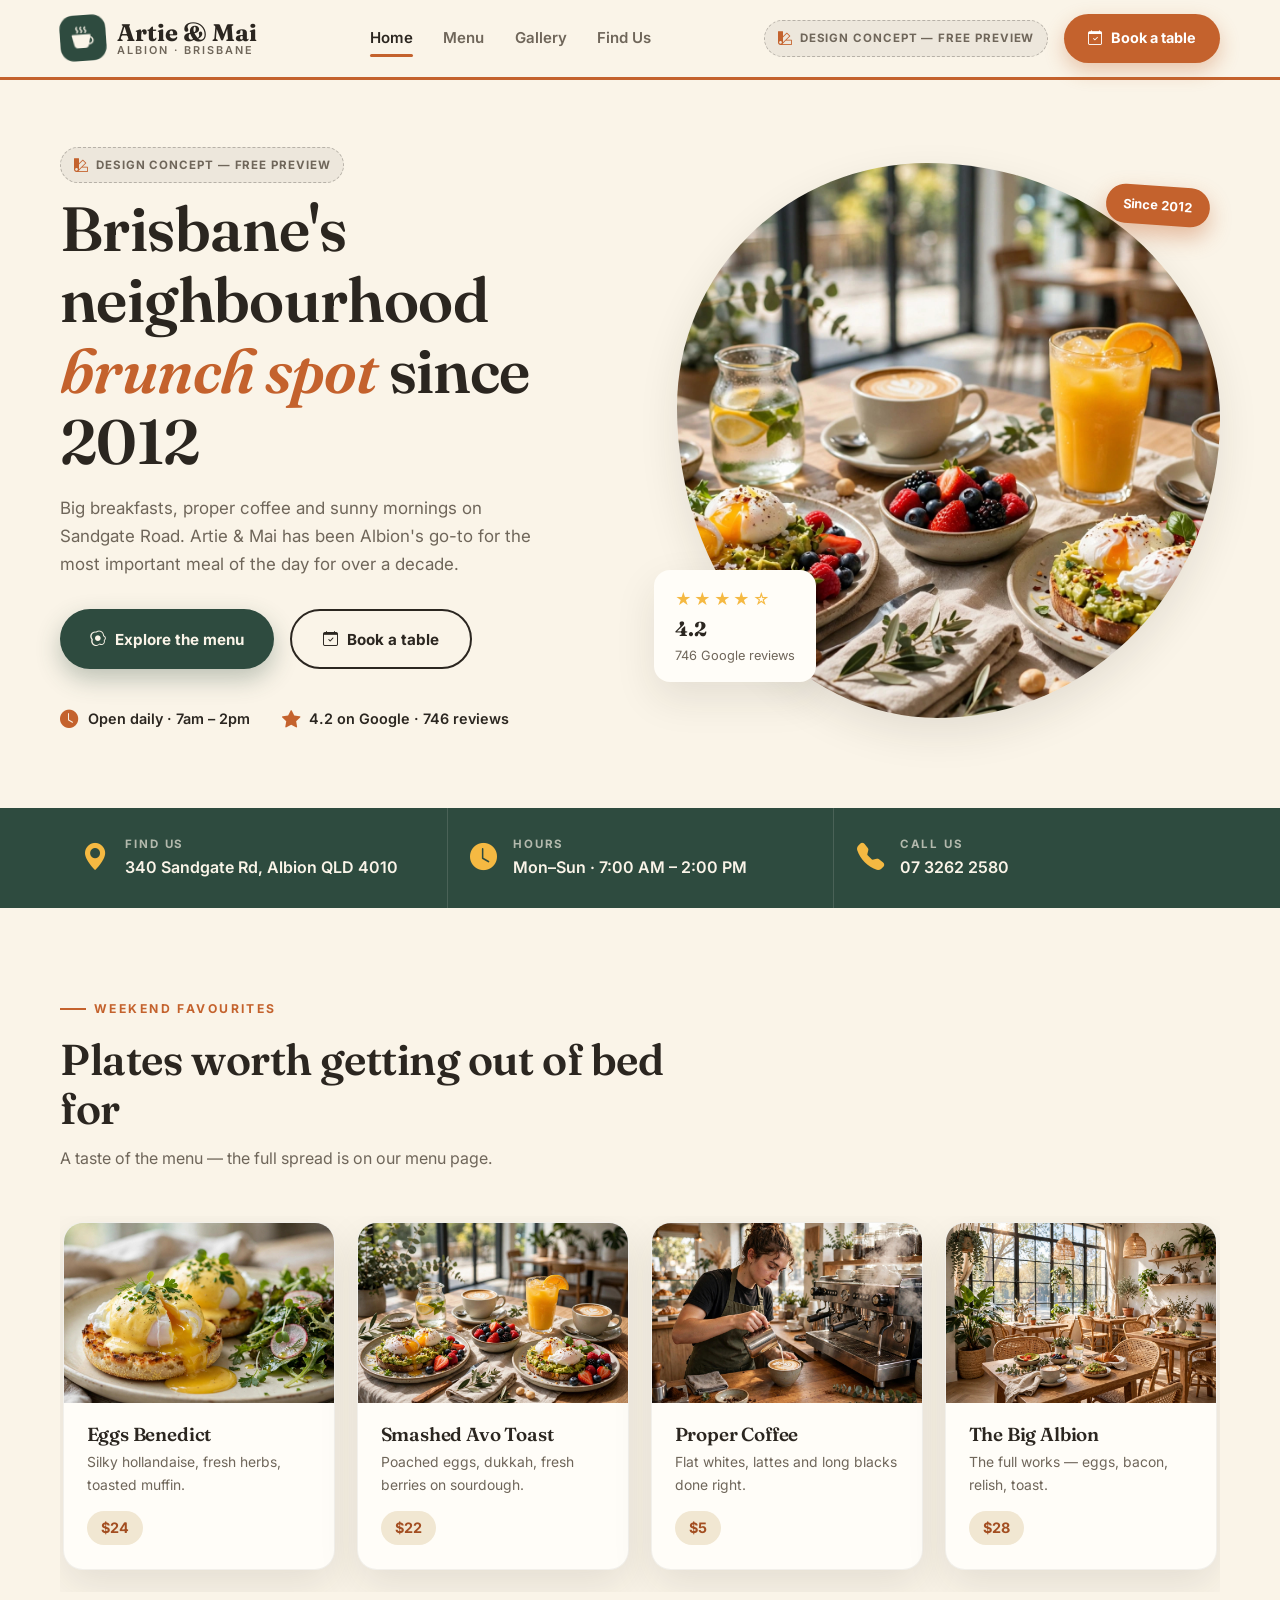
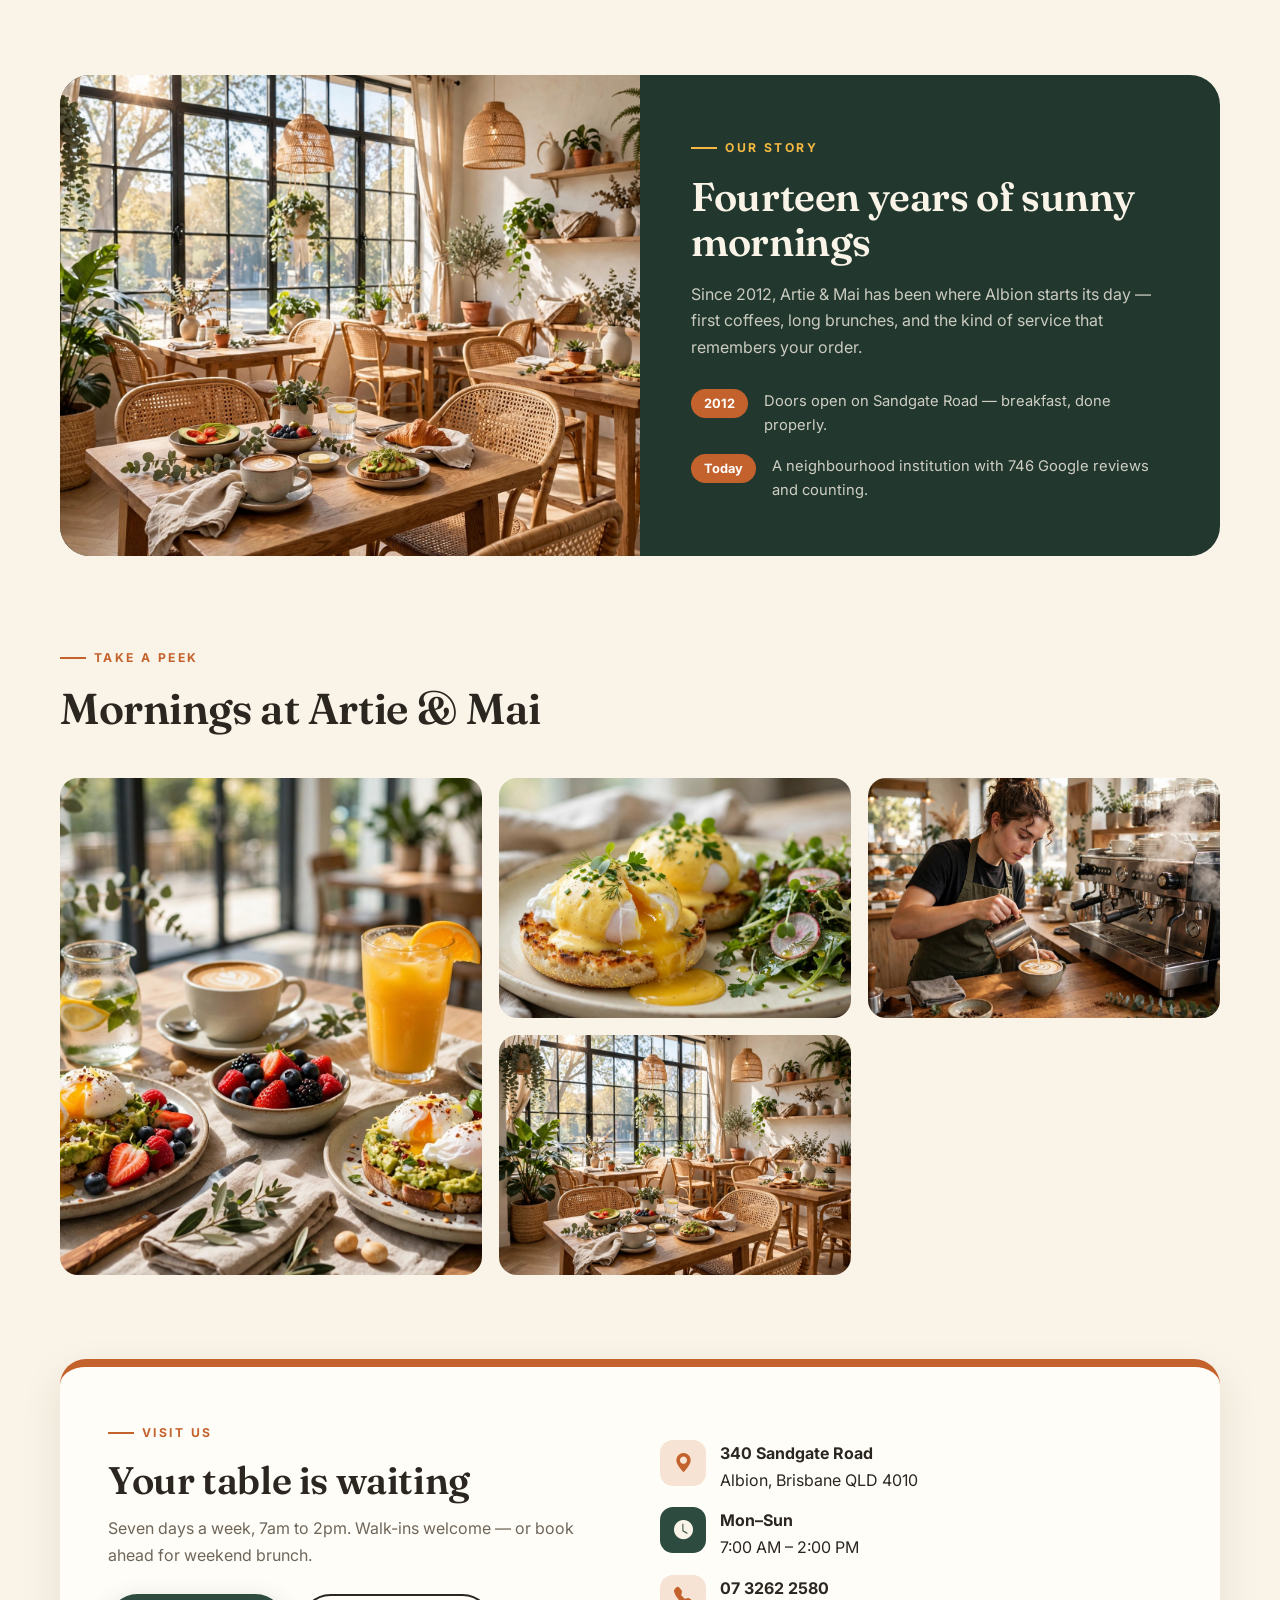
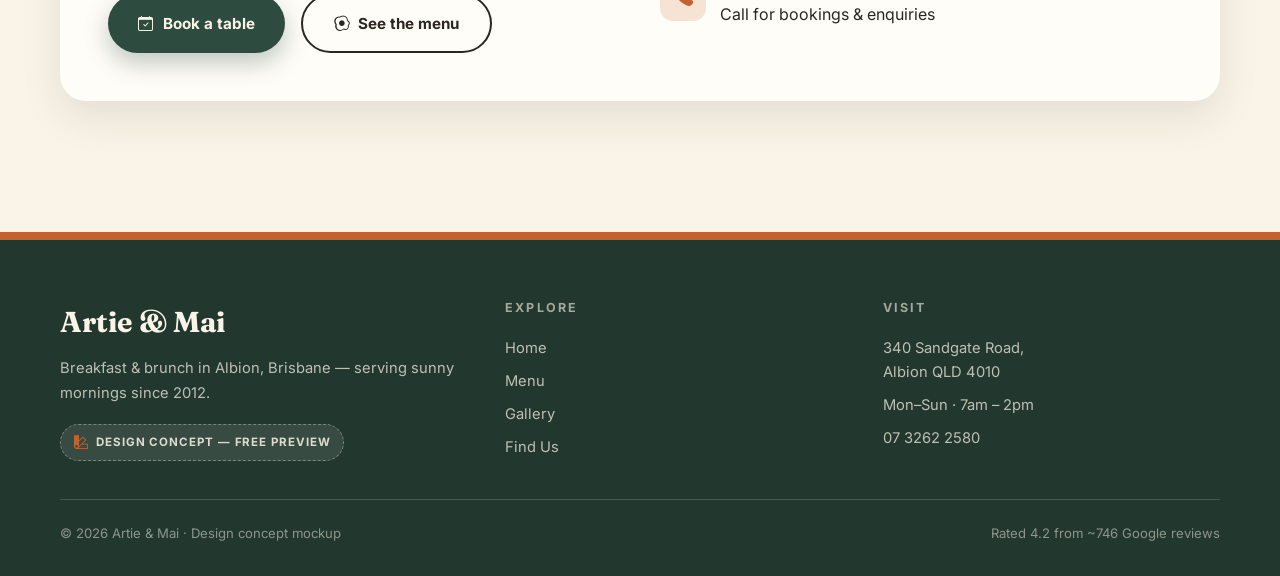
==== index.html @ 6f253e5c "Demo website concept for Artie & Mai (Brisbane, Australia)" ====
<!DOCTYPE html>
<html lang="en">
<head>
<meta charset="UTF-8">
<meta name="viewport" content="width=device-width, initial-scale=1.0">
<title>Artie &amp; Mai — Breakfast &amp; Brunch, Albion Brisbane</title>
<meta name="description" content="Artie & Mai, 340 Sandgate Road, Albion Brisbane — breakfast and brunch since 2012. Open daily 7am–2pm.">
<link rel="preconnect" href="https://fonts.googleapis.com">
<link rel="preconnect" href="https://fonts.gstatic.com" crossorigin>
<link href="https://fonts.googleapis.com/css2?family=Fraunces:ital,opsz,wght@0,9..144,400;0,9..144,600;0,9..144,700;1,9..144,600&family=Inter:wght@400;500;600;700&display=swap" rel="stylesheet">
<link rel="stylesheet" href="https://cdn.jsdelivr.net/npm/bootstrap-icons@1.11.3/font/bootstrap-icons.min.css">
<link rel="stylesheet" href="styles.css">
</head>
<body>

<header class="am-header" id="amHeader">
  <div class="wrap am-header-inner">
    <a class="am-brand" href="index.html" aria-label="Artie and Mai home">
      <span class="am-brand-mark"><i class="bi bi-cup-hot-fill"></i></span>
      <span class="am-brand-name">Artie &amp; Mai<small>Albion · Brisbane</small></span>
    </a>
    <nav class="am-nav" aria-label="Primary">
      <a href="index.html" class="active">Home</a>
      <a href="services.html">Menu</a>
      <a href="gallery.html">Gallery</a>
      <a href="contact.html">Find Us</a>
    </nav>
    <div style="display:flex;align-items:center;gap:1rem">
      <span class="concept-badge am-header-badge"><i class="bi bi-palette2"></i>Design concept — free preview</span>
      <a class="am-cta am-header-cta" href="contact.html"><i class="bi bi-calendar-check"></i>Book a table</a>
      <button class="am-menu-toggle" id="amMenuToggle" aria-label="Open menu" aria-expanded="false"><i class="bi bi-list"></i></button>
    </div>
    <nav class="am-mobile-nav" id="amMobileNav" aria-label="Mobile">
      <a href="index.html" class="active">Home</a>
      <a href="services.html">Menu</a>
      <a href="gallery.html">Gallery</a>
      <a href="contact.html">Find Us</a>
    </nav>
  </div>
</header>

<main>
  <!-- HERO: split layout -->
  <section class="am-hero">
    <div class="wrap am-hero-grid">
      <div class="am-hero-copy">
        <span class="concept-badge"><i class="bi bi-palette2"></i>Design concept — free preview</span>
        <h1>Brisbane's neighbourhood <em>brunch spot</em> since 2012</h1>
        <p>Big breakfasts, proper coffee and sunny mornings on Sandgate Road. Artie &amp; Mai has been Albion's go-to for the most important meal of the day for over a decade.</p>
        <div class="am-hero-actions">
          <a class="am-btn am-btn-solid" href="services.html"><i class="bi bi-egg-fried"></i>Explore the menu</a>
          <a class="am-btn am-btn-ghost" href="contact.html"><i class="bi bi-calendar-check"></i>Book a table</a>
        </div>
        <div class="am-hero-facts">
          <div><i class="bi bi-clock-fill"></i>Open daily · 7am – 2pm</div>
          <div><i class="bi bi-star-fill"></i>4.2 on Google · 746 reviews</div>
        </div>
      </div>
      <div class="am-hero-visual">
        <div class="am-blob">
          <img src="images/am-hero.jpg" alt="Brunch table spread with breakfast plates, coffee and juice">
        </div>
        <span class="am-float-chip">Since 2012</span>
        <div class="am-float-card">
          <div>
            <div class="stars" aria-label="4.2 out of 5 stars">★★★★☆</div>
            <b>4.2</b>
            <span>746 Google reviews</span>
          </div>
        </div>
      </div>
    </div>
  </section>

  <!-- QUICK FACTS BAR -->
  <section class="am-facts">
    <div class="wrap am-facts-grid">
      <div class="am-fact">
        <i class="bi bi-geo-alt-fill"></i>
        <div><b>Find us</b><span>340 Sandgate Rd, Albion QLD 4010</span></div>
      </div>
      <div class="am-fact">
        <i class="bi bi-clock-fill"></i>
        <div><b>Hours</b><span>Mon–Sun · 7:00 AM – 2:00 PM</span></div>
      </div>
      <div class="am-fact">
        <i class="bi bi-telephone-fill"></i>
        <div><b>Call us</b><span><a href="tel:+61732622580">07 3262 2580</a></span></div>
      </div>
    </div>
  </section>

  <!-- MENU HIGHLIGHTS: horizontal cards -->
  <section class="am-section">
    <div class="wrap">
      <div class="am-section-head">
        <span class="kicker">Weekend favourites</span>
        <h2>Plates worth getting out of bed for</h2>
        <p>A taste of the menu — the full spread is on our menu page.</p>
      </div>
    </div>
    <div class="wrap">
      <div class="am-menu-scroll">
        <article class="am-dish">
          <img src="images/am-eggs.jpg" alt="Eggs benedict with hollandaise">
          <div class="am-dish-body">
            <h3>Eggs Benedict</h3>
            <p>Silky hollandaise, fresh herbs, toasted muffin.</p>
            <span class="am-price">$24</span>
          </div>
        </article>
        <article class="am-dish">
          <img src="images/am-hero.jpg" alt="Brunch spread with avocado toast and coffees">
          <div class="am-dish-body">
            <h3>Smashed Avo Toast</h3>
            <p>Poached eggs, dukkah, fresh berries on sourdough.</p>
            <span class="am-price">$22</span>
          </div>
        </article>
        <article class="am-dish">
          <img src="images/am-coffee.jpg" alt="Barista pouring latte art">
          <div class="am-dish-body">
            <h3>Proper Coffee</h3>
            <p>Flat whites, lattes and long blacks done right.</p>
            <span class="am-price">$5</span>
          </div>
        </article>
        <article class="am-dish">
          <img src="images/am-interior.jpg" alt="Sunny cafe interior">
          <div class="am-dish-body">
            <h3>The Big Albion</h3>
            <p>The full works — eggs, bacon, relish, toast.</p>
            <span class="am-price">$28</span>
          </div>
        </article>
      </div>
    </div>
  </section>

  <!-- STORY BAND -->
  <section class="am-section" style="padding-top:0">
    <div class="wrap">
      <div class="am-story">
        <div class="am-story-grid">
          <img src="images/am-interior.jpg" alt="Bright sunny interior of Artie and Mai cafe">
          <div class="am-story-body">
            <span class="kicker">Our story</span>
            <h2>Fourteen years of sunny mornings</h2>
            <p>Since 2012, Artie &amp; Mai has been where Albion starts its day — first coffees, long brunches, and the kind of service that remembers your order.</p>
            <div class="am-timeline">
              <div><b>2012</b><span>Doors open on Sandgate Road — breakfast, done properly.</span></div>
              <div><b>Today</b><span>A neighbourhood institution with 746 Google reviews and counting.</span></div>
            </div>
          </div>
        </div>
      </div>
    </div>
  </section>

  <!-- GALLERY TEASER: offset mosaic -->
  <section class="am-section" style="padding-top:0">
    <div class="wrap">
      <div class="am-section-head">
        <span class="kicker">Take a peek</span>
        <h2>Mornings at Artie &amp; Mai</h2>
      </div>
      <div class="am-mosaic">
        <a href="gallery.html"><img src="images/am-hero.jpg" alt="Brunch table spread"></a>
        <a href="gallery.html"><img src="images/am-eggs.jpg" alt="Eggs benedict"></a>
        <a href="gallery.html"><img src="images/am-coffee.jpg" alt="Coffee bar"></a>
        <a href="gallery.html"><img src="images/am-interior.jpg" alt="Sunny cafe interior"></a>
      </div>
    </div>
  </section>

  <!-- VISIT CTA -->
  <section class="am-section" style="padding-top:0">
    <div class="wrap">
      <div class="am-visit">
        <div>
          <span class="kicker">Visit us</span>
          <h2>Your table is waiting</h2>
          <p>Seven days a week, 7am to 2pm. Walk-ins welcome — or book ahead for weekend brunch.</p>
          <div style="display:flex;gap:1rem;flex-wrap:wrap;margin-top:1.6rem">
            <a class="am-btn am-btn-solid" href="contact.html"><i class="bi bi-calendar-check"></i>Book a table</a>
            <a class="am-btn am-btn-ghost" href="services.html"><i class="bi bi-egg-fried"></i>See the menu</a>
          </div>
        </div>
        <div>
          <div class="am-info-row">
            <span class="am-icon-tile"><i class="bi bi-geo-alt-fill"></i></span>
            <div><b>340 Sandgate Road</b><br>Albion, Brisbane QLD 4010</div>
          </div>
          <div class="am-info-row">
            <span class="am-icon-tile green"><i class="bi bi-clock-fill"></i></span>
            <div><b>Mon–Sun</b><br>7:00 AM – 2:00 PM</div>
          </div>
          <div class="am-info-row">
            <span class="am-icon-tile"><i class="bi bi-telephone-fill"></i></span>
            <div><b><a href="tel:+61732622580">07 3262 2580</a></b><br>Call for bookings &amp; enquiries</div>
          </div>
        </div>
      </div>
    </div>
  </section>
</main>

<footer class="am-footer">
  <div class="wrap">
    <div class="am-footer-grid">
      <div>
        <div class="am-footer-brand">Artie &amp; Mai</div>
        <p>Breakfast &amp; brunch in Albion, Brisbane — serving sunny mornings since 2012.</p>
        <div style="margin-top:1.2rem"><span class="concept-badge"><i class="bi bi-palette2"></i>Design concept — free preview</span></div>
      </div>
      <div>
        <h4>Explore</h4>
        <ul>
          <li><a href="index.html">Home</a></li>
          <li><a href="services.html">Menu</a></li>
          <li><a href="gallery.html">Gallery</a></li>
          <li><a href="contact.html">Find Us</a></li>
        </ul>
      </div>
      <div>
        <h4>Visit</h4>
        <ul>
          <li>340 Sandgate Road,<br>Albion QLD 4010</li>
          <li>Mon–Sun · 7am – 2pm</li>
          <li><a href="tel:+61732622580">07 3262 2580</a></li>
        </ul>
      </div>
    </div>
    <div class="am-footer-bottom">
      <span>© 2026 Artie &amp; Mai · Design concept mockup</span>
      <span>Rated 4.2 from ~746 Google reviews</span>
    </div>
  </div>
</footer>

<script src="menu.js"></script>
</body>
</html>
---- styles.css ----
/* Artie & Mai — neighbourhood brunch spot, Albion Brisbane. Design concept. */
:root {
  --cream: #FAF4E8;
  --cream-deep: #F1E7D2;
  --terracotta: #C4622D;
  --terracotta-dark: #A34E21;
  --green: #2E4B3F;
  --green-deep: #22382F;
  --ink: #2B2620;
  --ink-soft: #6F665A;
  --white: #FFFDF8;
  --sun: #F5B942;
  --radius: 20px;
  --shadow: 0 16px 40px rgba(43, 38, 32, .10);
  --font-display: "Fraunces", Georgia, serif;
  --font-body: "Inter", system-ui, sans-serif;
}

* { margin: 0; padding: 0; box-sizing: border-box; }
html { scroll-behavior: smooth; }
body {
  font-family: var(--font-body);
  background: var(--cream);
  color: var(--ink);
  line-height: 1.65;
  -webkit-font-smoothing: antialiased;
}
img { max-width: 100%; display: block; }
a { color: inherit; text-decoration: none; }
.wrap { width: min(1160px, 92%); margin: 0 auto; }
h1, h2, h3, .display { font-family: var(--font-display); font-weight: 600; line-height: 1.14; letter-spacing: -0.01em; }

.kicker {
  display: inline-flex; align-items: center; gap: .5rem;
  font-size: .76rem; font-weight: 700; letter-spacing: .2em; text-transform: uppercase;
  color: var(--terracotta); margin-bottom: 1rem;
}
.kicker::before { content: ""; width: 26px; height: 2px; background: var(--terracotta); display: inline-block; }

/* ---------- Design concept badge ---------- */
.concept-badge {
  display: inline-flex; align-items: center; gap: .45rem;
  font-size: .72rem; font-weight: 700; letter-spacing: .08em; text-transform: uppercase;
  background: rgba(43, 38, 32, .06); color: var(--ink-soft);
  border: 1px dashed rgba(43, 38, 32, .28);
  padding: .38rem .8rem; border-radius: 999px; white-space: nowrap;
}
.concept-badge i { color: var(--terracotta); font-size: .85rem; }

/* ---------- Header / nav (left brand + CTA, unlike site 1's centered brand) ---------- */
.am-header {
  position: sticky; top: 0; z-index: 900;
  background: var(--cream);
  border-bottom: 3px solid var(--terracotta);
}
.am-header-inner {
  display: flex; align-items: center; justify-content: space-between;
  padding: .85rem 0; gap: 1rem; position: relative;
}
.am-brand { display: flex; align-items: center; gap: .7rem; }
.am-brand-mark {
  width: 46px; height: 46px; border-radius: 14px;
  background: var(--green); color: var(--cream);
  display: grid; place-items: center; font-size: 1.35rem;
  transform: rotate(-4deg);
}
.am-brand-name { font-family: var(--font-display); font-size: 1.5rem; font-weight: 700; line-height: 1.05; }
.am-brand-name small { display: block; font-family: var(--font-body); font-size: .68rem; font-weight: 600; letter-spacing: .18em; text-transform: uppercase; color: var(--ink-soft); }
.am-nav { display: flex; gap: 1.9rem; align-items: center; }
.am-nav a { font-weight: 600; font-size: .94rem; color: var(--ink-soft); position: relative; padding: .3rem 0; }
.am-nav a::after {
  content: ""; position: absolute; left: 0; bottom: -2px; height: 3px; width: 0;
  background: var(--terracotta); border-radius: 3px; transition: width .2s ease;
}
.am-nav a:hover::after, .am-nav a.active::after { width: 100%; }
.am-nav a:hover, .am-nav a.active { color: var(--ink); }

.am-cta {
  display: inline-flex; align-items: center; gap: .55rem;
  background: var(--terracotta); color: #fff; font-weight: 700; font-size: .9rem;
  padding: .8rem 1.5rem; border-radius: 999px; border: 0; cursor: pointer;
  box-shadow: 0 8px 20px rgba(196, 98, 45, .32);
  transition: transform .15s ease, background .15s ease;
}
.am-cta:hover { background: var(--terracotta-dark); transform: translateY(-2px); }

.am-menu-toggle {
  display: none; background: var(--green); color: var(--cream); border: 0; cursor: pointer;
  font-size: 1.4rem; width: 46px; height: 46px; border-radius: 14px;
}

/* mobile dropdown — MUST sit above page content */
.am-mobile-nav {
  display: none;
  position: absolute; top: 100%; left: 0; right: 0;
  z-index: 1000;
  background: var(--green); color: var(--cream);
  border-radius: 0 0 20px 20px;
  box-shadow: 0 26px 44px rgba(34, 56, 47, .35);
  overflow: hidden;
}
.am-header.nav-open .am-mobile-nav { display: block; }
.am-mobile-nav a {
  display: block; padding: 1.05rem 5%; font-weight: 600;
  border-top: 1px solid rgba(250, 244, 232, .14);
}
.am-mobile-nav a:hover, .am-mobile-nav a.active { background: rgba(250,244,232,.1); color: #fff; }

/* ---------- Hero (split layout) ---------- */
.am-hero { padding: 4.2rem 0 4.6rem; overflow: hidden; }
.am-hero-grid { display: grid; grid-template-columns: 1.02fr .98fr; gap: 3.2rem; align-items: center; }
.am-hero-copy h1 { font-size: clamp(2.4rem, 5.4vw, 3.9rem); margin: .6rem 0 1.1rem; }
.am-hero-copy h1 em { font-style: italic; color: var(--terracotta); }
.am-hero-copy > p { color: var(--ink-soft); font-size: 1.06rem; max-width: 480px; margin-bottom: 1.9rem; }
.am-hero-actions { display: flex; gap: 1rem; flex-wrap: wrap; margin-bottom: 2.2rem; }
.am-btn {
  display: inline-flex; align-items: center; gap: .6rem;
  padding: .95rem 1.9rem; border-radius: 999px; font-weight: 700; font-size: .95rem;
  cursor: pointer; border: 0; transition: transform .15s ease;
}
.am-btn:hover { transform: translateY(-2px); }
.am-btn-solid { background: var(--green); color: var(--cream); box-shadow: 0 10px 24px rgba(46, 75, 63, .3); }
.am-btn-ghost { background: transparent; color: var(--ink); border: 2px solid var(--ink); }
.am-hero-facts { display: flex; gap: 2rem; flex-wrap: wrap; }
.am-hero-facts div { display: flex; align-items: center; gap: .6rem; font-size: .9rem; font-weight: 600; }
.am-hero-facts i { color: var(--terracotta); font-size: 1.15rem; }

.am-hero-visual { position: relative; }
.am-blob {
  border-radius: 46% 54% 52% 48% / 44% 46% 54% 56%;
  overflow: hidden; box-shadow: var(--shadow);
  aspect-ratio: 1 / 1.02;
}
.am-blob img { width: 100%; height: 100%; object-fit: cover; }
.am-float-card {
  position: absolute; left: -1.4rem; bottom: 2.2rem;
  background: var(--white); border-radius: 16px; box-shadow: var(--shadow);
  padding: 1rem 1.3rem; display: flex; align-items: center; gap: .9rem;
  z-index: 5;
}
.am-float-card .stars { color: var(--sun); letter-spacing: .15rem; font-size: 1rem; }
.am-float-card b { font-size: 1.25rem; font-family: var(--font-display); }
.am-float-card span { font-size: .8rem; color: var(--ink-soft); display: block; }
.am-float-chip {
  position: absolute; right: .6rem; top: 1.4rem; z-index: 5;
  background: var(--terracotta); color: #fff; font-weight: 700; font-size: .8rem;
  padding: .55rem 1.1rem; border-radius: 999px; box-shadow: 0 10px 22px rgba(196,98,45,.4);
  transform: rotate(4deg);
}

/* ---------- Quick facts bar ---------- */
.am-facts { background: var(--green); color: var(--cream); }
.am-facts-grid { display: grid; grid-template-columns: repeat(3, 1fr); }
.am-fact { padding: 1.7rem 1.4rem; display: flex; gap: 1rem; align-items: center; border-left: 1px solid rgba(250,244,232,.14); }
.am-fact:first-child { border-left: 0; }
.am-fact i { font-size: 1.7rem; color: var(--sun); }
.am-fact b { display: block; font-size: .72rem; letter-spacing: .16em; text-transform: uppercase; color: rgba(250,244,232,.65); }
.am-fact span { font-weight: 600; }

/* ---------- Sections ---------- */
.am-section { padding: 5.2rem 0; }
.am-section-head { max-width: 640px; margin-bottom: 2.8rem; }
.am-section-head h2 { font-size: clamp(1.9rem, 4vw, 2.7rem); margin-bottom: .7rem; }
.am-section-head p { color: var(--ink-soft); }

/* horizontal menu cards */
.am-menu-scroll {
  display: grid; grid-auto-flow: column; grid-auto-columns: minmax(250px, 300px);
  gap: 1.4rem; overflow-x: auto; padding: .4rem .2rem 1.4rem;
  scroll-snap-type: x mandatory;
}
.am-dish {
  scroll-snap-align: start;
  background: var(--white); border-radius: var(--radius); overflow: hidden;
  box-shadow: var(--shadow); border: 1px solid rgba(43,38,32,.06);
}
.am-dish img { height: 180px; width: 100%; object-fit: cover; }
.am-dish-body { padding: 1.3rem 1.4rem 1.5rem; }
.am-dish-body h3 { font-size: 1.18rem; margin-bottom: .35rem; }
.am-dish-body p { font-size: .87rem; color: var(--ink-soft); margin-bottom: .9rem; }
.am-price {
  display: inline-block; background: var(--cream-deep); color: var(--terracotta-dark);
  font-weight: 700; padding: .3rem .9rem; border-radius: 999px; font-size: .9rem;
}

/* story band (deep green) */
.am-story { background: var(--green-deep); color: var(--cream); border-radius: 30px; overflow: hidden; }
.am-story-grid { display: grid; grid-template-columns: 1fr 1fr; }
.am-story img { width: 100%; height: 100%; object-fit: cover; min-height: 380px; }
.am-story-body { padding: 3.4rem 3.2rem; }
.am-story-body .kicker { color: var(--sun); }
.am-story-body .kicker::before { background: var(--sun); }
.am-story-body h2 { font-size: clamp(1.8rem, 3.6vw, 2.5rem); margin-bottom: 1rem; }
.am-story-body p { color: rgba(250,244,232,.78); margin-bottom: 1rem; }
.am-timeline { margin-top: 1.8rem; display: grid; gap: 1rem; }
.am-timeline div { display: flex; gap: 1rem; align-items: flex-start; }
.am-timeline b { background: var(--terracotta); color: #fff; font-size: .8rem; padding: .25rem .8rem; border-radius: 999px; white-space: nowrap; }
.am-timeline span { font-size: .92rem; color: rgba(250,244,232,.8); }

/* gallery teaser — offset mosaic */
.am-mosaic { display: grid; grid-template-columns: 1.2fr 1fr 1fr; grid-template-rows: 240px 240px; gap: 1.1rem; }
.am-mosaic a { border-radius: 18px; overflow: hidden; position: relative; }
.am-mosaic a:first-child { grid-row: span 2; }
.am-mosaic img { width: 100%; height: 100%; object-fit: cover; transition: transform .3s ease; }
.am-mosaic a:hover img { transform: scale(1.05); }

/* visit CTA card */
.am-visit {
  background: var(--white); border-radius: 26px; box-shadow: var(--shadow);
  padding: 3rem; display: grid; grid-template-columns: 1fr 1fr; gap: 2.5rem; align-items: center;
  border-top: 8px solid var(--terracotta);
}
.am-visit h2 { font-size: clamp(1.8rem, 3.6vw, 2.4rem); margin-bottom: .8rem; }
.am-visit p { color: var(--ink-soft); margin-bottom: 1.4rem; }
.am-info-row { display: flex; gap: .9rem; align-items: flex-start; margin: .9rem 0; }
.am-icon-tile {
  width: 46px; height: 46px; border-radius: 13px; flex-shrink: 0;
  display: grid; place-items: center; font-size: 1.2rem;
  background: #F7E3D3; color: var(--terracotta);
}
.am-icon-tile.green { background: var(--green); color: var(--cream); }

/* ---------- Inner page hero ---------- */
.am-page-hero { padding: 4rem 0 3.4rem; background: var(--cream-deep); border-bottom: 3px solid var(--terracotta); }
.am-page-hero h1 { font-size: clamp(2.2rem, 5vw, 3.4rem); margin: .9rem 0 .7rem; }
.am-page-hero p { color: var(--ink-soft); max-width: 600px; }

/* ---------- Menu page list ---------- */
.am-menu-group { margin-bottom: 3.2rem; }
.am-menu-group > h3 { font-size: 1.6rem; margin-bottom: .4rem; display: flex; align-items: center; gap: .9rem; }
.am-menu-group > p { color: var(--ink-soft); margin-bottom: 1.5rem; }
.am-menu-list { background: var(--white); border-radius: var(--radius); box-shadow: var(--shadow); padding: .6rem 1.8rem; }
.am-menu-item { display: flex; justify-content: space-between; gap: 1.2rem; padding: 1.15rem 0; border-bottom: 1px dashed rgba(43,38,32,.14); }
.am-menu-item:last-child { border-bottom: 0; }
.am-menu-item h4 { font-family: var(--font-display); font-size: 1.08rem; }
.am-menu-item h4 .tag {
  font-family: var(--font-body); font-size: .68rem; font-weight: 700; letter-spacing: .1em; text-transform: uppercase;
  background: var(--green); color: var(--cream); padding: .18rem .6rem; border-radius: 999px; margin-left: .6rem; vertical-align: middle;
}
.am-menu-item p { font-size: .88rem; color: var(--ink-soft); margin-top: .15rem; }
.am-menu-item .am-price { align-self: flex-start; }
.am-sample-note { background: var(--cream-deep); border-radius: 14px; padding: 1.2rem 1.5rem; font-size: .88rem; color: var(--ink-soft); margin-top: 1.2rem; }
.am-sample-note i { color: var(--terracotta); margin-right: .5rem; }

/* ---------- Gallery page ---------- */
.am-gallery-grid { display: grid; grid-template-columns: repeat(2, 1fr); gap: 1.4rem; }
.am-gallery-grid figure { border-radius: 20px; overflow: hidden; background: var(--white); box-shadow: var(--shadow); }
.am-gallery-grid img { width: 100%; height: 360px; object-fit: cover; }
.am-gallery-grid figcaption { padding: 1.1rem 1.5rem; font-family: var(--font-display); font-size: 1.05rem; display: flex; align-items: center; gap: .7rem; }
.am-gallery-grid figcaption i { color: var(--terracotta); }

/* ---------- Footer (3-column, terracotta top edge) ---------- */
.am-footer { background: var(--green-deep); color: var(--cream); border-top: 8px solid var(--terracotta); padding: 3.6rem 0 2rem; margin-top: 3rem; }
.am-footer-grid { display: grid; grid-template-columns: 1.2fr 1fr 1fr; gap: 2.5rem; }
.am-footer h4 { font-size: .78rem; letter-spacing: .18em; text-transform: uppercase; color: rgba(250,244,232,.6); margin-bottom: 1.1rem; font-family: var(--font-body); }
.am-footer-brand { font-family: var(--font-display); font-size: 1.8rem; font-weight: 700; margin-bottom: .7rem; }
.am-footer p, .am-footer li { color: rgba(250,244,232,.72); font-size: .92rem; }
.am-footer ul { list-style: none; display: grid; gap: .55rem; }
.am-footer a:hover { color: #fff; }
.am-footer-bottom { margin-top: 2.4rem; padding-top: 1.4rem; border-top: 1px solid rgba(250,244,232,.16); display: flex; justify-content: space-between; gap: 1rem; flex-wrap: wrap; font-size: .82rem; color: rgba(250,244,232,.5); }
.am-footer .concept-badge { background: rgba(250,244,232,.1); color: rgba(250,244,232,.85); border-color: rgba(250,244,232,.35); }

/* ---------- Responsive ---------- */

.menu-thumb{width:84px;height:84px;object-fit:cover;border-radius:12px;flex:0 0 auto}
.am-menu-item>div{flex:1;min-width:0}
@media (max-width: 940px) {
  .am-hero-grid, .am-story-grid, .am-visit { grid-template-columns: 1fr; }
  .am-story img { min-height: 260px; max-height: 320px; }
  .am-facts-grid { grid-template-columns: 1fr; }
  .am-fact { border-left: 0; border-top: 1px solid rgba(250,244,232,.14); }
  .am-fact:first-child { border-top: 0; }
  .am-nav, .am-header-cta, .am-header-badge { display: none; }
  .am-menu-toggle { display: grid; place-items: center; }
  .am-footer-grid { grid-template-columns: 1fr 1fr; }
  .am-mosaic { grid-template-columns: 1fr 1fr; grid-template-rows: 220px 220px 220px; }
  .am-section { padding: 3.6rem 0; }
  .am-visit { padding: 2.2rem 1.6rem; }
  .am-story-body { padding: 2.4rem 1.8rem; }
  .am-float-card { left: .6rem; }
}
@media (max-width: 600px) {
  .am-gallery-grid { grid-template-columns: 1fr; }
  .am-footer-grid { grid-template-columns: 1fr; }
  .am-hero { padding: 2.6rem 0 3.2rem; }
  .am-btn, .am-cta { width: 100%; justify-content: center; }
  .am-hero-actions .am-btn { width: 100%; }
  .menu-thumb{width:72px;height:72px}
}
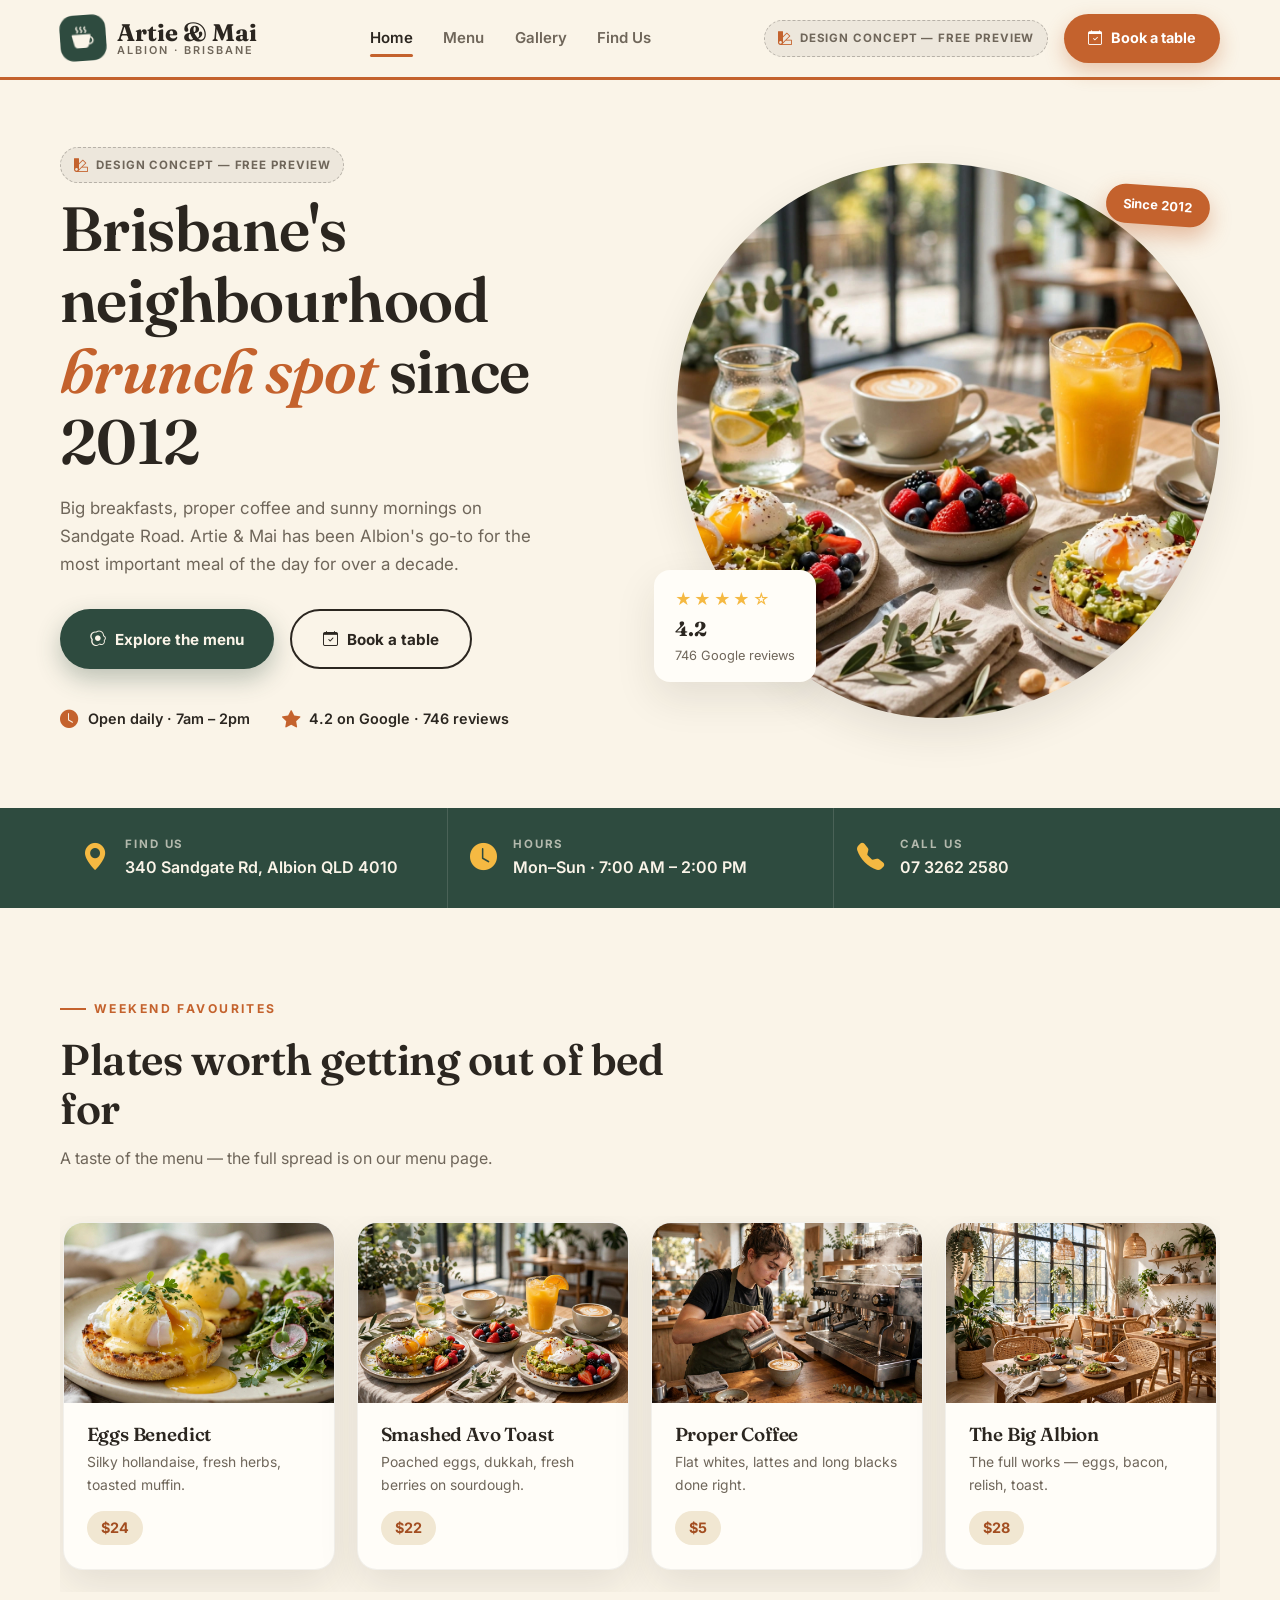
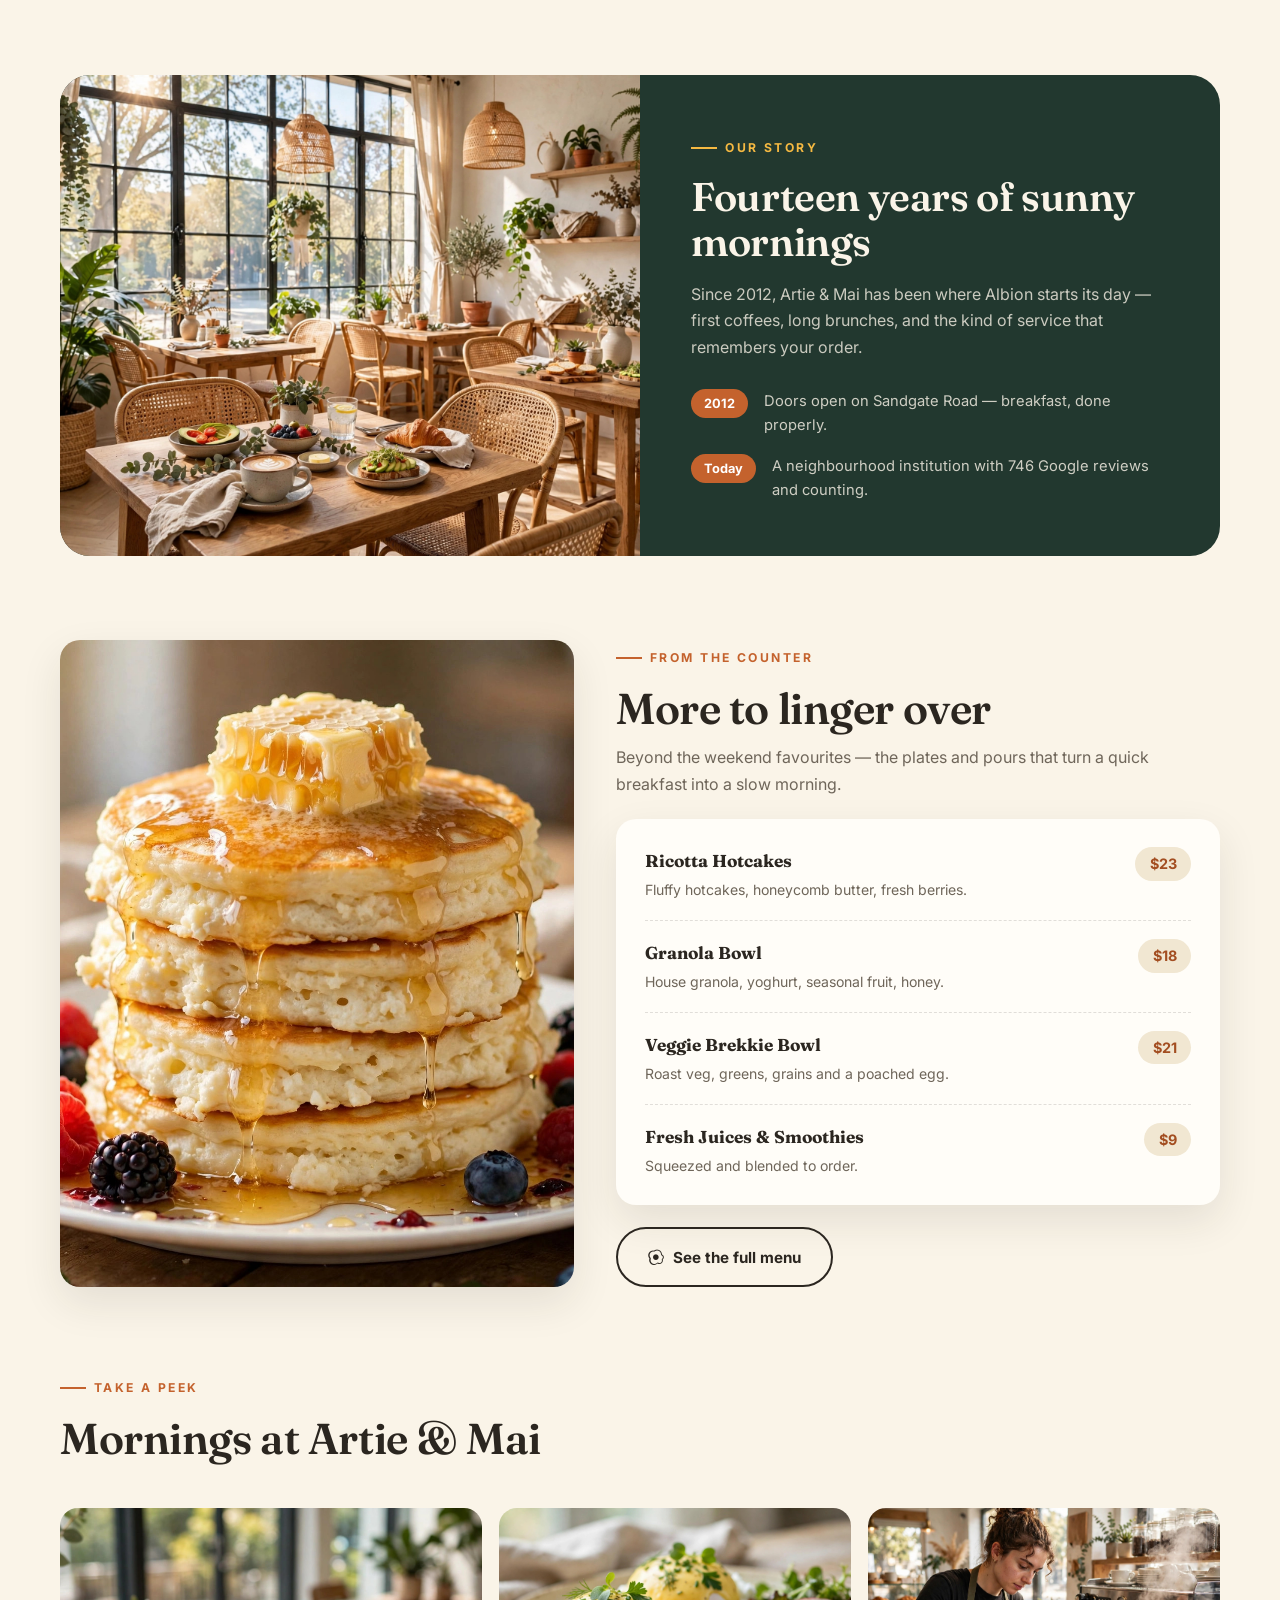
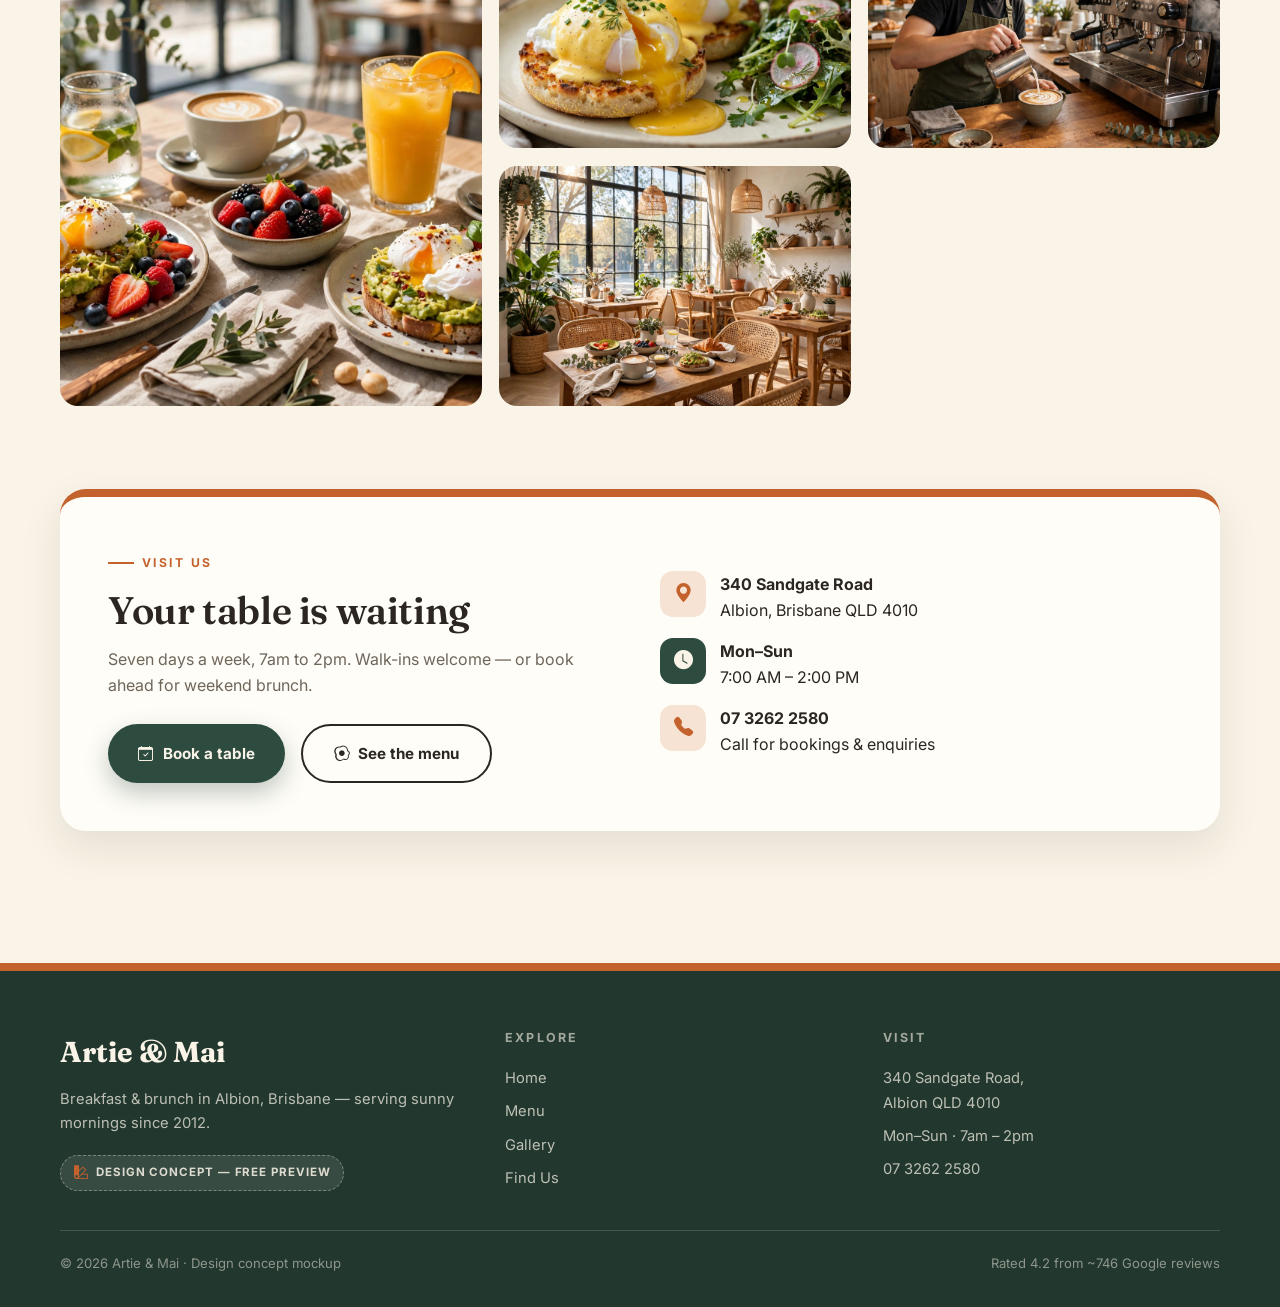
==== commit 4b42e9d7: "Demo website concept for Artie & Mai (Albion, Brisbane QLD)" ====
--- a/index.html
+++ b/index.html
@@ -157,6 +157,44 @@
     </div>
   </section>
 
+
+  <!-- FROM THE COUNTER: split list composition (replaces the duplicate second menu scroll) -->
+  <section class="am-section" style="padding-top:0">
+    <div class="wrap">
+      <div class="am-counter">
+        <img src="images/menu-hotcakes.jpg" alt="Ricotta hotcakes with berries">
+        <div>
+          <div class="am-section-head" style="margin-bottom:1.4rem">
+            <span class="kicker">From the counter</span>
+            <h2>More to linger over</h2>
+            <p>Beyond the weekend favourites — the plates and pours that turn a quick breakfast into a slow morning.</p>
+          </div>
+          <div class="am-menu-list">
+            <div class="am-menu-item">
+              <div><h4>Ricotta Hotcakes</h4><p>Fluffy hotcakes, honeycomb butter, fresh berries.</p></div>
+              <span class="am-price">$23</span>
+            </div>
+            <div class="am-menu-item">
+              <div><h4>Granola Bowl</h4><p>House granola, yoghurt, seasonal fruit, honey.</p></div>
+              <span class="am-price">$18</span>
+            </div>
+            <div class="am-menu-item">
+              <div><h4>Veggie Brekkie Bowl</h4><p>Roast veg, greens, grains and a poached egg.</p></div>
+              <span class="am-price">$21</span>
+            </div>
+            <div class="am-menu-item">
+              <div><h4>Fresh Juices &amp; Smoothies</h4><p>Squeezed and blended to order.</p></div>
+              <span class="am-price">$9</span>
+            </div>
+          </div>
+          <div style="margin-top:1.4rem">
+            <a class="am-btn am-btn-ghost" href="services.html"><i class="bi bi-egg-fried"></i>See the full menu</a>
+          </div>
+        </div>
+      </div>
+    </div>
+  </section>
+
   <!-- GALLERY TEASER: offset mosaic -->
   <section class="am-section" style="padding-top:0">
     <div class="wrap">
@@ -172,6 +210,7 @@
       </div>
     </div>
   </section>
+
 
   <!-- VISIT CTA -->
   <section class="am-section" style="padding-top:0">
--- a/styles.css
+++ b/styles.css
@@ -288,3 +288,15 @@
   .menu-thumb{width:72px;height:72px}
 }
 
+
+/* homepage enrichment (faq) */
+.am-faq{max-width:820px;display:grid;gap:.9rem}
+.am-faq-item{background:var(--white);border-radius:var(--radius);box-shadow:var(--shadow);padding:1.15rem 1.5rem;border:1px solid rgba(43,38,32,.06)}
+.am-faq-item summary{font-family:var(--font-display);font-size:1.08rem;font-weight:600;cursor:pointer}
+.am-faq-item p{color:var(--ink-soft);font-size:.94rem;margin-top:.55rem}
+.am-faq-item a{color:var(--terracotta-dark);font-weight:600}
+
+/* diversification: from-the-counter split (list composition, not a scroll) */
+.am-counter{display:grid;grid-template-columns:.92fr 1.08fr;gap:2.6rem;align-items:center}
+.am-counter>img{width:100%;height:100%;min-height:360px;object-fit:cover;border-radius:var(--radius);box-shadow:var(--shadow)}
+@media (max-width:940px){.am-counter{grid-template-columns:1fr}.am-counter>img{min-height:260px;max-height:320px}}
